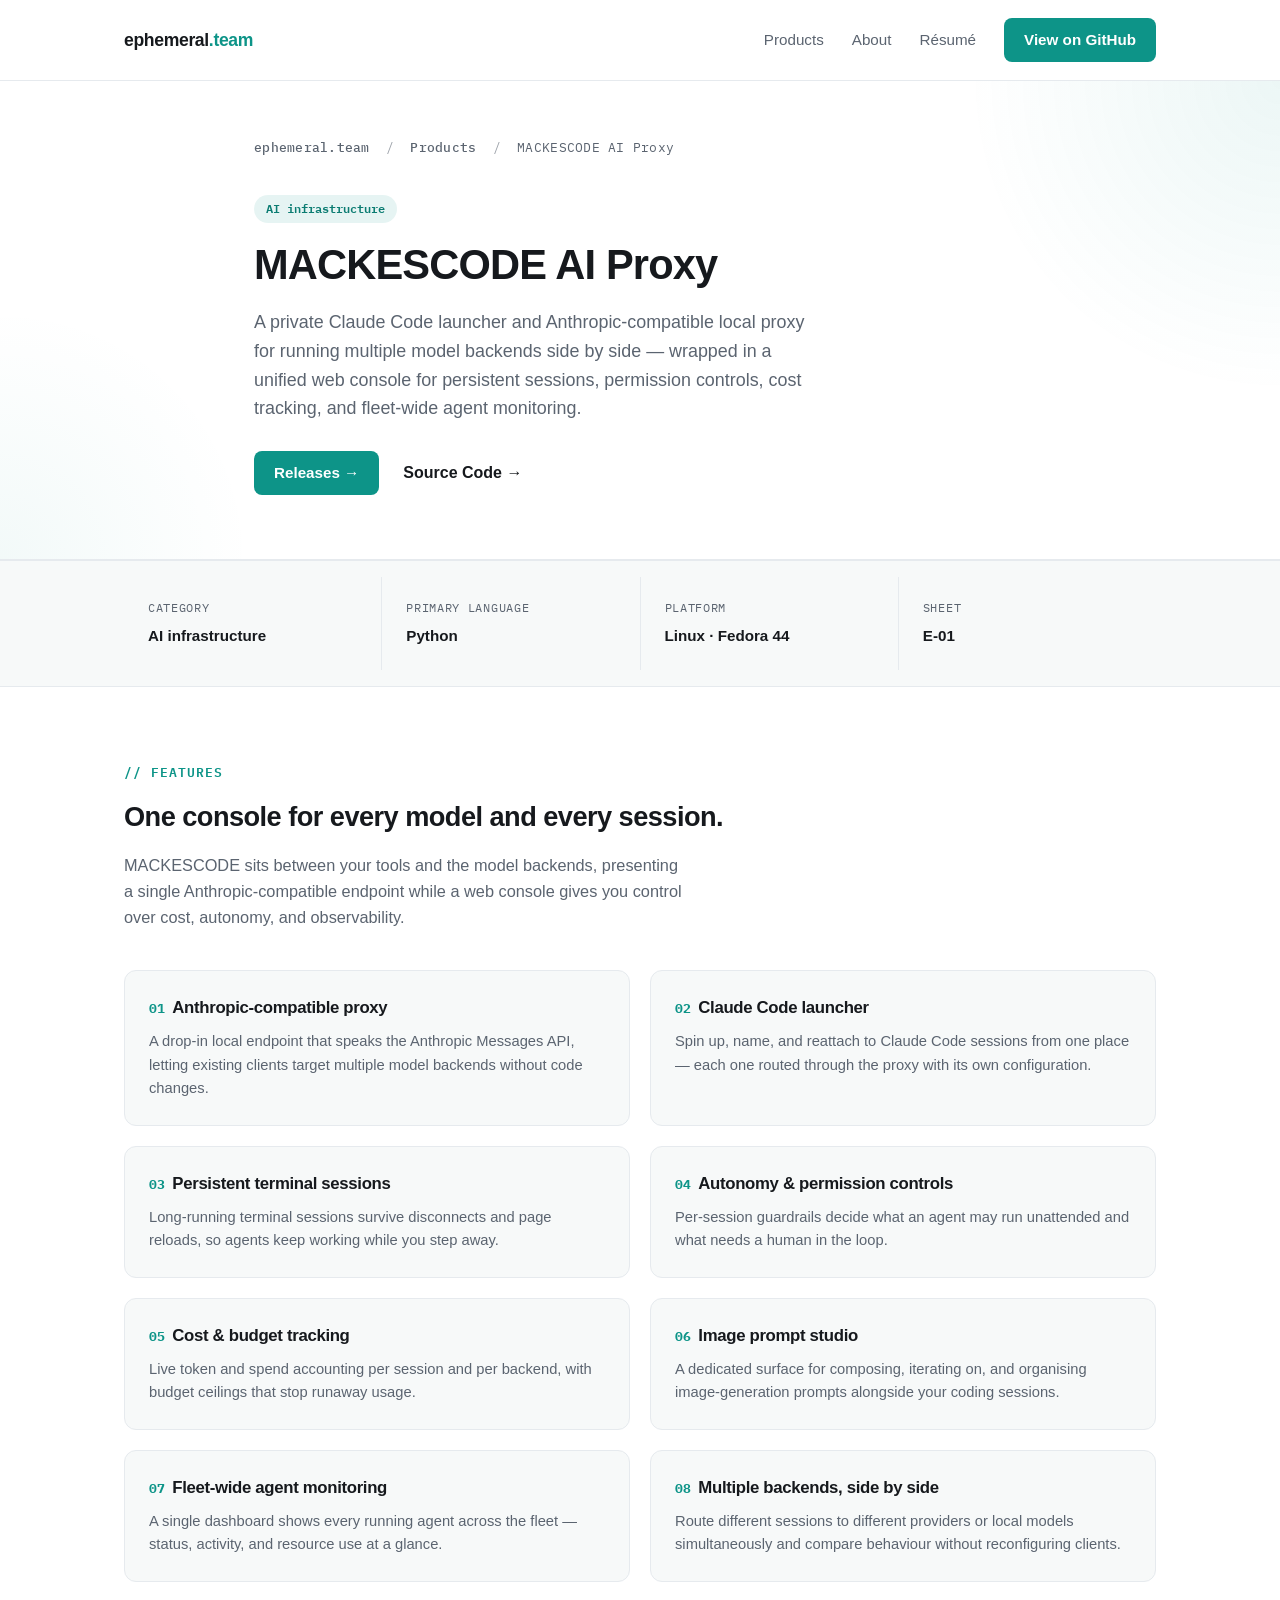
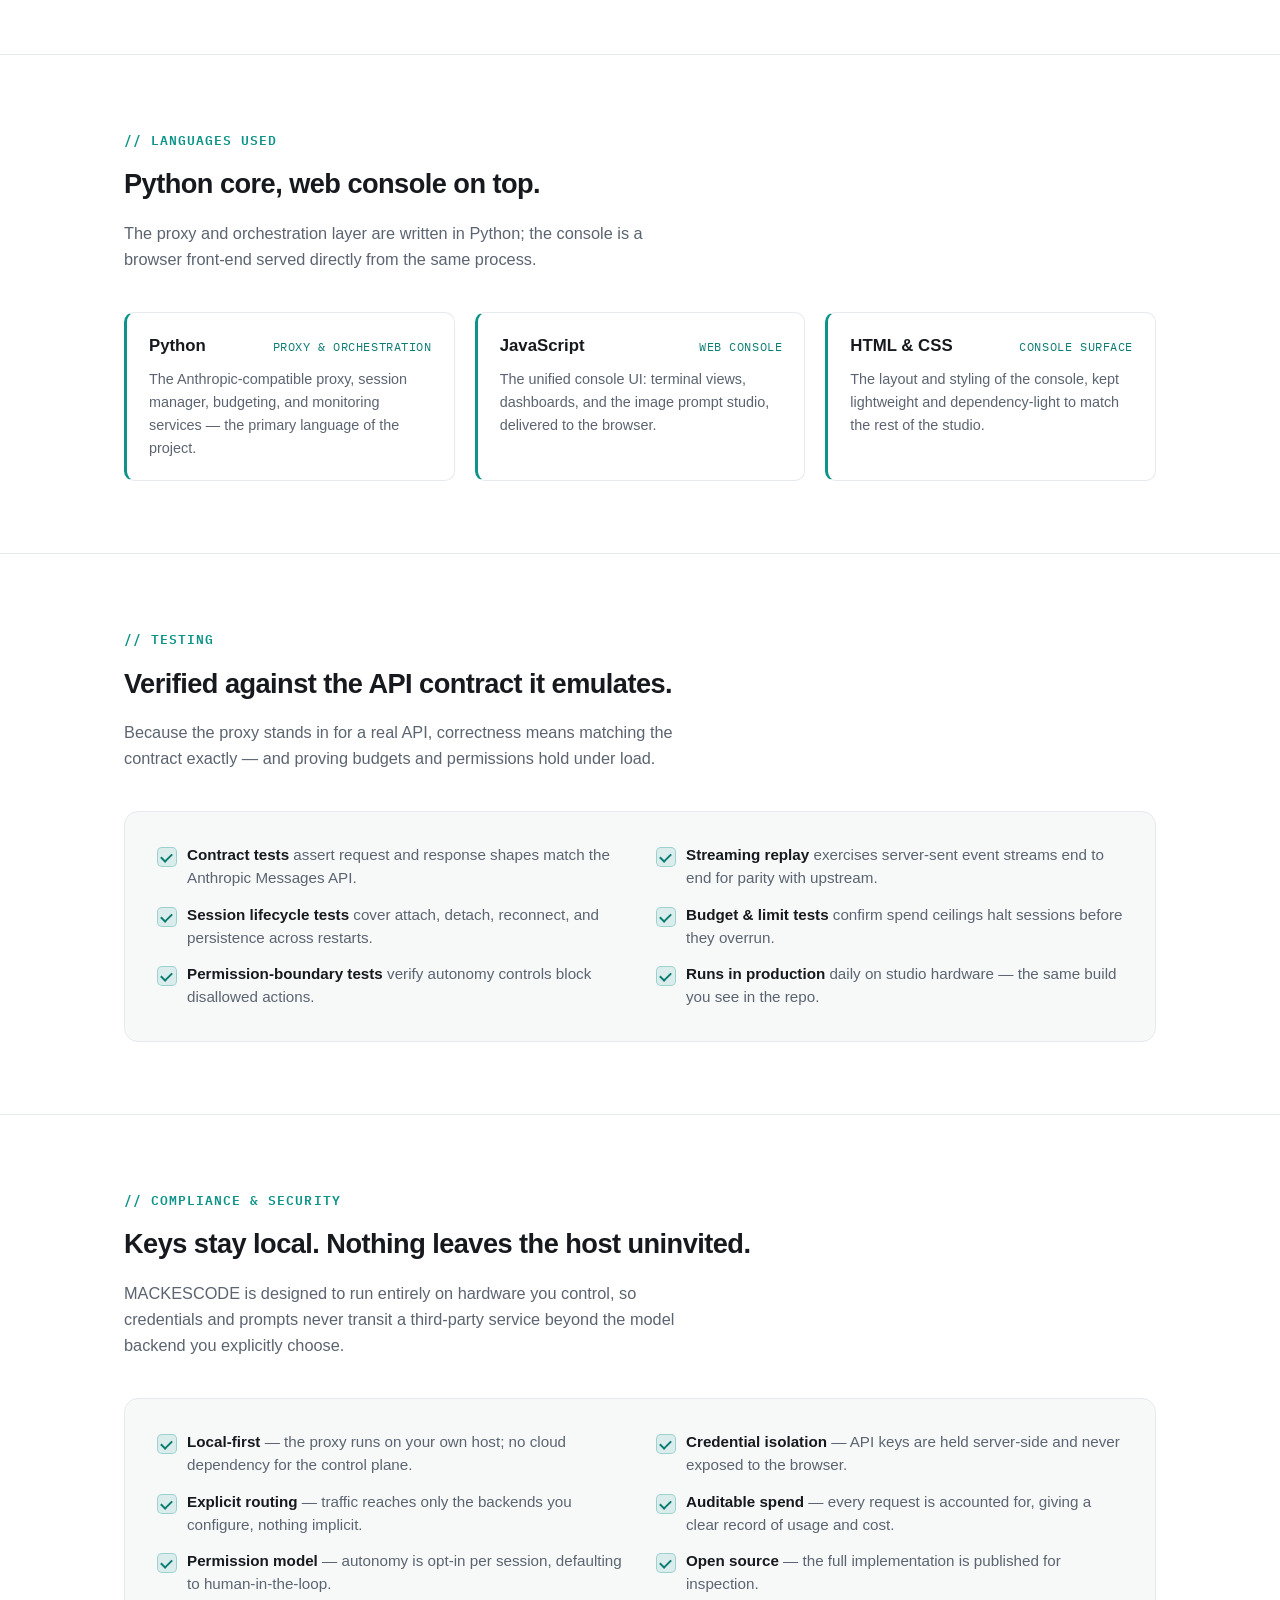
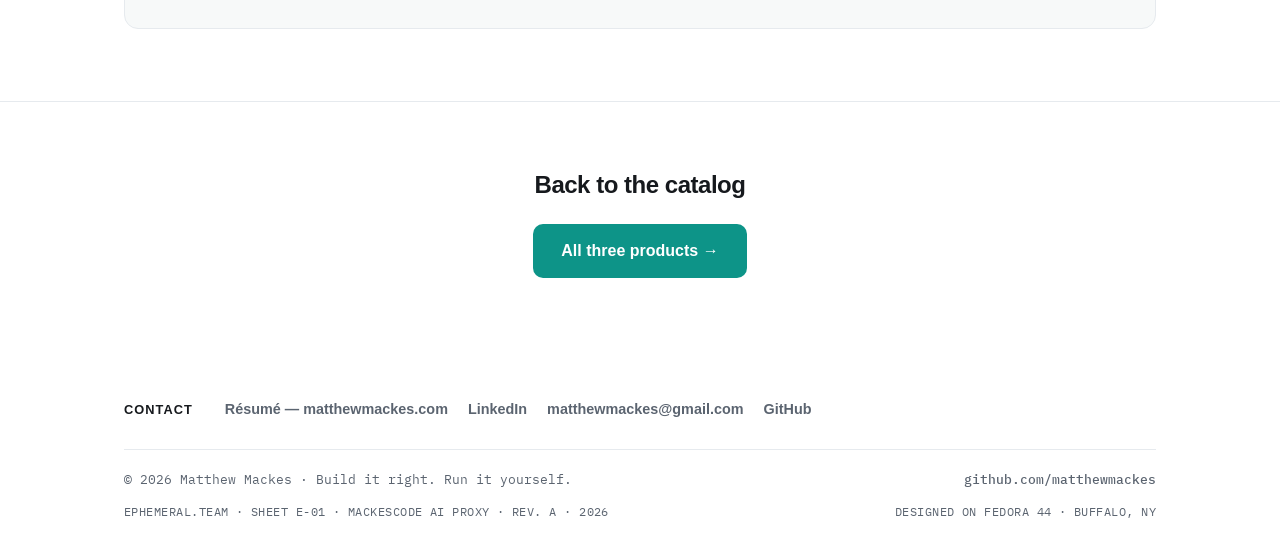
==== mackescode.html @ 2c00c39e "Add per-product detail subpages (features, languages, testing, compliance) New subpages for each cat" ====
<!DOCTYPE html>
<html lang="en">
<head>
<meta charset="UTF-8">
<meta name="viewport" content="width=device-width, initial-scale=1.0">
<title>MACKESCODE AI Proxy — ephemeral.team</title>
<meta name="description" content="MACKESCODE AI Proxy — a private Anthropic-compatible local proxy and Claude Code launcher with a unified web console. Features, languages, testing, and compliance.">
<meta name="theme-color" content="#ffffff">
<link rel="canonical" href="https://ephemeral.team/mackescode.html">
<link rel="icon" href="data:image/svg+xml,<svg xmlns='http://www.w3.org/2000/svg' viewBox='0 0 32 32'><rect width='32' height='32' rx='6' fill='%23ffffff' stroke='%23e6eaee' stroke-width='2'/><text x='16' y='23' font-family='monospace' font-size='17' font-weight='700' text-anchor='middle' fill='%230d9488'>//</text></svg>">
<meta property="og:type" content="article">
<meta property="og:site_name" content="ephemeral.team">
<meta property="og:title" content="MACKESCODE AI Proxy — ephemeral.team">
<meta property="og:description" content="A private Anthropic-compatible local proxy and Claude Code launcher with a unified web console.">
<meta property="og:url" content="https://ephemeral.team/mackescode.html">
<meta property="og:image" content="https://ephemeral.team/og-card.png">
<meta name="twitter:card" content="summary_large_image">
<meta name="twitter:image" content="https://ephemeral.team/og-card.png">
<link rel="preconnect" href="https://fonts.googleapis.com">
<link rel="preconnect" href="https://fonts.gstatic.com" crossorigin>
<link href="https://fonts.googleapis.com/css2?family=IBM+Plex+Mono:wght@400;500;600&display=swap" rel="stylesheet">
<link rel="stylesheet" href="style.css">
<script type="application/ld+json">
{
  "@context": "https://schema.org",
  "@type": "SoftwareSourceCode",
  "@id": "https://ephemeral.team/#mackescode",
  "name": "MACKESCODE AI Proxy",
  "description": "Private Anthropic-compatible proxy and Claude Code launcher with a unified web console.",
  "url": "https://ephemeral.team/mackescode.html",
  "codeRepository": "https://github.com/matthewmackes/MACKESCODE-AI-PROXY",
  "programmingLanguage": "Python",
  "operatingSystem": "Linux (Fedora 44)",
  "author": { "@id": "https://ephemeral.team/#org" }
}
</script>
</head>
<body>
<a class="skip-link" href="#main">Skip to content</a>
<header class="site-header">
  <div class="wrap">
    <a class="logo" href="index.html" style="text-decoration:none">ephemeral<span class="accent">.team</span></a>
    <nav>
      <a href="index.html#products">Products</a>
      <a href="index.html#about">About</a>
      <a href="https://matthewmackes.com/" rel="me">R&eacute;sum&eacute;</a>
      <a class="btn-cta" href="https://github.com/matthewmackes/MACKESCODE-AI-PROXY" target="_blank" rel="noopener">View on GitHub</a>
    </nav>
  </div>
</header>

<main id="main">
  <section class="subhero">
    <div class="wrap subhero-inner">
      <p class="breadcrumb">
        <a href="index.html">ephemeral.team</a>
        <span class="sep">/</span>
        <a href="index.html#products">Products</a>
        <span class="sep">/</span>
        MACKESCODE AI Proxy
      </p>
      <span class="tag">AI infrastructure</span>
      <h1>MACKESCODE AI Proxy</h1>
      <p class="lede">
        A private Claude Code launcher and Anthropic-compatible local proxy
        for running multiple model backends side by side &mdash; wrapped in a
        unified web console for persistent sessions, permission controls,
        cost tracking, and fleet-wide agent monitoring.
      </p>
      <div class="subhero-actions">
        <a class="btn-cta" href="https://github.com/matthewmackes/MACKESCODE-AI-PROXY/releases" target="_blank" rel="noopener">Releases &rarr;</a>
        <a class="btn-text" href="https://github.com/matthewmackes/MACKESCODE-AI-PROXY" target="_blank" rel="noopener">Source Code &rarr;</a>
      </div>
    </div>
  </section>

  <section class="spec-strip" aria-label="Project specifications">
    <div class="wrap">
      <dl class="spec-grid">
        <div class="spec-item"><dt>Category</dt><dd>AI infrastructure</dd></div>
        <div class="spec-item"><dt>Primary language</dt><dd>Python</dd></div>
        <div class="spec-item"><dt>Platform</dt><dd>Linux &middot; Fedora&nbsp;44</dd></div>
        <div class="spec-item"><dt>Sheet</dt><dd>E-01</dd></div>
      </dl>
    </div>
  </section>

  <section class="subsection">
    <div class="wrap">
      <span class="eyebrow">Features</span>
      <h2>One console for every model and every session.</h2>
      <p class="section-lede">
        MACKESCODE sits between your tools and the model backends, presenting
        a single Anthropic-compatible endpoint while a web console gives you
        control over cost, autonomy, and observability.
      </p>
      <div class="feature-grid">
        <div class="feature">
          <h3><span class="idx">01</span>Anthropic-compatible proxy</h3>
          <p>A drop-in local endpoint that speaks the Anthropic Messages API, letting existing clients target multiple model backends without code changes.</p>
        </div>
        <div class="feature">
          <h3><span class="idx">02</span>Claude Code launcher</h3>
          <p>Spin up, name, and reattach to Claude Code sessions from one place &mdash; each one routed through the proxy with its own configuration.</p>
        </div>
        <div class="feature">
          <h3><span class="idx">03</span>Persistent terminal sessions</h3>
          <p>Long-running terminal sessions survive disconnects and page reloads, so agents keep working while you step away.</p>
        </div>
        <div class="feature">
          <h3><span class="idx">04</span>Autonomy &amp; permission controls</h3>
          <p>Per-session guardrails decide what an agent may run unattended and what needs a human in the loop.</p>
        </div>
        <div class="feature">
          <h3><span class="idx">05</span>Cost &amp; budget tracking</h3>
          <p>Live token and spend accounting per session and per backend, with budget ceilings that stop runaway usage.</p>
        </div>
        <div class="feature">
          <h3><span class="idx">06</span>Image prompt studio</h3>
          <p>A dedicated surface for composing, iterating on, and organising image-generation prompts alongside your coding sessions.</p>
        </div>
        <div class="feature">
          <h3><span class="idx">07</span>Fleet-wide agent monitoring</h3>
          <p>A single dashboard shows every running agent across the fleet &mdash; status, activity, and resource use at a glance.</p>
        </div>
        <div class="feature">
          <h3><span class="idx">08</span>Multiple backends, side by side</h3>
          <p>Route different sessions to different providers or local models simultaneously and compare behaviour without reconfiguring clients.</p>
        </div>
      </div>
    </div>
  </section>

  <section class="subsection">
    <div class="wrap">
      <span class="eyebrow">Languages used</span>
      <h2>Python core, web console on top.</h2>
      <p class="section-lede">
        The proxy and orchestration layer are written in Python; the console
        is a browser front-end served directly from the same process.
      </p>
      <div class="lang-list">
        <div class="lang">
          <div class="lang-name"><strong>Python</strong><span class="lang-role">Proxy &amp; orchestration</span></div>
          <p>The Anthropic-compatible proxy, session manager, budgeting, and monitoring services &mdash; the primary language of the project.</p>
        </div>
        <div class="lang">
          <div class="lang-name"><strong>JavaScript</strong><span class="lang-role">Web console</span></div>
          <p>The unified console UI: terminal views, dashboards, and the image prompt studio, delivered to the browser.</p>
        </div>
        <div class="lang">
          <div class="lang-name"><strong>HTML &amp; CSS</strong><span class="lang-role">Console surface</span></div>
          <p>The layout and styling of the console, kept lightweight and dependency-light to match the rest of the studio.</p>
        </div>
      </div>
    </div>
  </section>

  <section class="subsection">
    <div class="wrap">
      <span class="eyebrow">Testing</span>
      <h2>Verified against the API contract it emulates.</h2>
      <p class="section-lede">
        Because the proxy stands in for a real API, correctness means matching
        the contract exactly &mdash; and proving budgets and permissions hold
        under load.
      </p>
      <div class="panel">
        <ul class="checklist">
          <li><strong>Contract tests</strong> assert request and response shapes match the Anthropic Messages API.</li>
          <li><strong>Streaming replay</strong> exercises server-sent event streams end to end for parity with upstream.</li>
          <li><strong>Session lifecycle tests</strong> cover attach, detach, reconnect, and persistence across restarts.</li>
          <li><strong>Budget &amp; limit tests</strong> confirm spend ceilings halt sessions before they overrun.</li>
          <li><strong>Permission-boundary tests</strong> verify autonomy controls block disallowed actions.</li>
          <li><strong>Runs in production</strong> daily on studio hardware &mdash; the same build you see in the repo.</li>
        </ul>
      </div>
    </div>
  </section>

  <section class="subsection">
    <div class="wrap">
      <span class="eyebrow">Compliance &amp; security</span>
      <h2>Keys stay local. Nothing leaves the host uninvited.</h2>
      <p class="section-lede">
        MACKESCODE is designed to run entirely on hardware you control, so
        credentials and prompts never transit a third-party service beyond the
        model backend you explicitly choose.
      </p>
      <div class="panel">
        <ul class="checklist">
          <li><strong>Local-first</strong> &mdash; the proxy runs on your own host; no cloud dependency for the control plane.</li>
          <li><strong>Credential isolation</strong> &mdash; API keys are held server-side and never exposed to the browser.</li>
          <li><strong>Explicit routing</strong> &mdash; traffic reaches only the backends you configure, nothing implicit.</li>
          <li><strong>Auditable spend</strong> &mdash; every request is accounted for, giving a clear record of usage and cost.</li>
          <li><strong>Permission model</strong> &mdash; autonomy is opt-in per session, defaulting to human-in-the-loop.</li>
          <li><strong>Open source</strong> &mdash; the full implementation is published for inspection.</li>
        </ul>
      </div>
    </div>
  </section>

  <section class="subpage-cta">
    <h2>Back to the catalog</h2>
    <a class="btn-cta btn-lg" href="index.html#products">All three products &rarr;</a>
  </section>
</main>

<footer class="site-footer">
  <div class="wrap">
    <div class="footer-contact">
      <span class="footer-heading">Contact</span>
      <div class="footer-links">
        <a href="https://matthewmackes.com" target="_blank" rel="me noopener">R&eacute;sum&eacute; &mdash; matthewmackes.com</a>
        <a href="https://www.linkedin.com/in/matthewmackes/" target="_blank" rel="noopener">LinkedIn</a>
        <a href="mailto:matthewmackes@gmail.com">matthewmackes@gmail.com</a>
        <a href="https://github.com/matthewmackes" target="_blank" rel="noopener">GitHub</a>
      </div>
    </div>
    <div class="footer-bottom">
      <span>&copy; 2026 Matthew Mackes &middot; Build it right. Run it yourself.</span>
      <a href="https://github.com/matthewmackes" target="_blank" rel="noopener">github.com/matthewmackes</a>
    </div>
    <div class="footer-register">
      <span>EPHEMERAL.TEAM &middot; SHEET E-01 &middot; MACKESCODE AI PROXY &middot; REV. A &middot; 2026</span>
      <span>DESIGNED ON FEDORA 44 &middot; BUFFALO, NY</span>
    </div>
  </div>
</footer>
</body>
</html>
---- style.css ----
:root {
  --bg: #ffffff;
  --bg-alt: #f7f9f9;
  --text: #16191d;
  --text-dim: #5b6470;
  --border: #e6eaee;
  --accent: #0d9488;
  --accent-dark: #0b7c72;
  --sans: -apple-system, BlinkMacSystemFont, "Segoe UI", Roboto, "Helvetica Neue", Arial, sans-serif;
  --mono: "IBM Plex Mono", ui-monospace, SFMono-Regular, Menlo, Consolas, monospace;
}

* {
  box-sizing: border-box;
}

html {
  scroll-behavior: smooth;
}

/* Offset in-page anchor jumps for the sticky header */
section[id] {
  scroll-margin-top: 72px;
}

body {
  margin: 0;
  background: var(--bg);
  color: var(--text);
  font-family: var(--sans);
  line-height: 1.6;
  -webkit-font-smoothing: antialiased;
}

.wrap {
  max-width: 1080px;
  margin: 0 auto;
  padding: 0 24px;
}

a {
  color: var(--accent);
  text-decoration: none;
}

a:hover {
  color: var(--accent-dark);
}

/* Keyboard focus — visible accent ring on every interactive element */

:focus-visible {
  outline: 2px solid var(--accent);
  outline-offset: 3px;
  border-radius: 4px;
}

/* Skip link — hidden until focused */

.skip-link {
  position: absolute;
  left: 16px;
  top: -64px;
  z-index: 20;
  background: var(--accent);
  color: #ffffff;
  font-weight: 600;
  font-size: 0.9rem;
  padding: 10px 18px;
  border-radius: 8px;
  transition: top 0.15s ease;
}

.skip-link:focus {
  top: 16px;
  color: #ffffff;
}

h1, h2, h3 {
  font-weight: 700;
  letter-spacing: -0.02em;
  margin: 0;
}

.eyebrow {
  display: inline-block;
  color: var(--accent);
  font-family: var(--mono);
  font-weight: 600;
  font-size: 0.8rem;
  text-transform: uppercase;
  letter-spacing: 0.08em;
  margin-bottom: 12px;
}

.eyebrow::before {
  content: "// ";
  content: "// " / "";
}

/* Header */

.site-header {
  position: sticky;
  top: 0;
  background: rgba(255, 255, 255, 0.92);
  backdrop-filter: blur(8px);
  border-bottom: 1px solid var(--border);
  z-index: 10;
}

.site-header .wrap {
  display: flex;
  align-items: center;
  justify-content: space-between;
  padding-top: 18px;
  padding-bottom: 18px;
}

.logo {
  font-size: 1.1rem;
  font-weight: 700;
  letter-spacing: -0.02em;
  color: var(--text);
}

.logo .accent {
  color: var(--accent);
}

nav {
  display: flex;
  align-items: center;
  gap: 28px;
}

nav a:not(.btn-cta) {
  color: var(--text-dim);
  font-weight: 500;
  font-size: 0.95rem;
}

nav a:not(.btn-cta):hover {
  color: var(--text);
}

/* Buttons */

.btn-cta {
  display: inline-block;
  background: var(--accent);
  color: #ffffff;
  font-weight: 600;
  font-size: 0.95rem;
  padding: 10px 20px;
  border-radius: 8px;
  transition: background 0.15s ease;
}

.btn-cta:hover {
  background: var(--accent-dark);
  color: #ffffff;
}

.btn-cta:active {
  transform: translateY(1px);
}

.btn-lg {
  padding: 14px 28px;
  font-size: 1rem;
  border-radius: 10px;
}

.btn-text {
  font-weight: 600;
  color: var(--text);
}

.btn-text:hover {
  color: var(--accent);
}

/* Hero */

.hero {
  background:
    radial-gradient(480px circle at 100% 0%, rgba(13, 148, 136, 0.08), transparent 60%),
    radial-gradient(480px circle at 0% 100%, rgba(13, 148, 136, 0.06), transparent 60%);
  border-bottom: 1px solid var(--border);
}

.hero-inner {
  padding: 120px 24px 96px;
  max-width: 760px;
}

.hero h1 {
  font-size: 3rem;
  line-height: 1.15;
  margin-bottom: 24px;
}

.lede {
  color: var(--text-dim);
  font-size: 1.15rem;
  max-width: 56ch;
  margin: 0 0 36px;
}

.hero-actions {
  display: flex;
  align-items: center;
  gap: 28px;
}

/* Products */

.products {
  padding: 96px 0;
}

.products h2 {
  font-size: 2rem;
  max-width: 40ch;
  margin: 0 0 56px;
}

.card-grid {
  display: grid;
  grid-template-columns: repeat(3, 1fr);
  gap: 24px;
}

.card {
  background: var(--bg-alt);
  border: 1px solid var(--border);
  border-radius: 14px;
  padding: 32px;
  box-shadow: 0 1px 2px rgba(16, 24, 32, 0.04);
  display: flex;
  flex-direction: column;
  scroll-margin-top: 88px;
  transition: transform 0.2s ease, box-shadow 0.2s ease, border-color 0.2s ease;
}

.card:hover {
  transform: translateY(-3px);
  border-color: rgba(13, 148, 136, 0.35);
  box-shadow: 0 10px 28px rgba(16, 24, 32, 0.08);
}

.card-featured {
  border-color: rgba(13, 148, 136, 0.25);
}

.card-emblem {
  width: 84px;
  height: 84px;
  display: flex;
  align-items: center;
  justify-content: center;
  background: rgba(13, 148, 136, 0.08);
  border: 1px solid rgba(13, 148, 136, 0.18);
  border-radius: 18px;
  margin-bottom: 22px;
}

.card-emblem svg {
  width: 54px;
  height: 54px;
  display: block;
}

.card .tag {
  display: inline-block;
  align-self: flex-start;
  background: rgba(13, 148, 136, 0.1);
  color: var(--accent-dark);
  font-family: var(--mono);
  font-size: 0.75rem;
  font-weight: 600;
  border-radius: 999px;
  padding: 4px 12px;
  margin-bottom: 16px;
}

.card h3 {
  font-size: 1.2rem;
  margin-bottom: 12px;
}

.card p {
  color: var(--text-dim);
  font-size: 0.95rem;
  margin: 0 0 20px;
  flex-grow: 1;
}

.card-links {
  display: flex;
  flex-wrap: wrap;
  gap: 6px 20px;
}

.card-link {
  font-weight: 600;
  font-size: 0.9rem;
}

.card-meta {
  color: var(--text-dim);
  font-family: var(--mono);
  font-size: 0.72rem;
  text-transform: uppercase;
  letter-spacing: 0.04em;
  margin-top: 16px;
  padding-top: 14px;
  border-top: 1px solid var(--border);
}

.studio-note {
  margin: 28px 0 0;
  color: var(--text-dim);
  font-size: 0.9rem;
}

/* About */

.about {
  background: var(--bg-alt);
  border-top: 1px solid var(--border);
  border-bottom: 1px solid var(--border);
}

.about-inner {
  padding: 88px 24px;
  max-width: 640px;
  text-align: center;
  margin: 0 auto;
}

.about h2 {
  font-size: 1.8rem;
  margin-bottom: 20px;
}

.about p {
  color: var(--text-dim);
  font-size: 1.05rem;
  margin: 0;
}

.about .about-founder {
  margin-top: 20px;
  font-size: 0.95rem;
}

/* Footer */

.site-footer .wrap {
  padding: 56px 24px 32px;
}

.footer-contact {
  display: flex;
  flex-wrap: wrap;
  align-items: baseline;
  gap: 20px 32px;
  padding-bottom: 28px;
  border-bottom: 1px solid var(--border);
  margin-bottom: 20px;
}

.footer-heading {
  font-family: var(--sans);
  font-weight: 700;
  font-size: 0.8rem;
  text-transform: uppercase;
  letter-spacing: 0.08em;
  color: var(--text);
}

.footer-links {
  display: flex;
  flex-wrap: wrap;
  gap: 20px;
}

.footer-links a {
  color: var(--text-dim);
  font-weight: 600;
  font-size: 0.9rem;
}

.footer-links a:hover {
  color: var(--accent);
}

.footer-bottom {
  display: flex;
  justify-content: space-between;
  color: var(--text-dim);
  font-family: var(--mono);
  font-size: 0.8rem;
}

.footer-bottom a {
  color: var(--text-dim);
  font-weight: 500;
}

.footer-bottom a:hover {
  color: var(--accent);
}

.footer-register {
  display: flex;
  justify-content: space-between;
  flex-wrap: wrap;
  gap: 4px 16px;
  margin-top: 12px;
  color: var(--text-dim);
  font-family: var(--mono);
  font-size: 0.72rem;
  letter-spacing: 0.04em;
}

@media (max-width: 600px) {
  .footer-contact {
    flex-direction: column;
    gap: 12px;
  }
  .footer-links {
    gap: 12px 20px;
  }
}

@media (max-width: 860px) {
  .card-grid {
    grid-template-columns: 1fr;
  }
}

@media (max-width: 600px) {
  nav {
    gap: 16px;
  }
  nav a:not(.btn-cta) {
    display: none;
  }
  .hero-inner {
    padding: 88px 24px 64px;
  }
  .hero h1 {
    font-size: 2.2rem;
  }
  .hero-actions {
    flex-direction: column;
    align-items: flex-start;
    gap: 16px;
  }
  .footer-bottom {
    flex-direction: column;
    gap: 8px;
  }
  .footer-register {
    flex-direction: column;
    gap: 4px;
  }
}

/* Card detail link — sits beside the existing card links */

.card-detail {
  font-family: var(--mono);
  font-weight: 600;
  font-size: 0.9rem;
  color: var(--accent-dark);
}

/* ======================================================================
   Product subpages (mackescode.html / map2.html / mde-construct.html)
   ====================================================================== */

/* Breadcrumb */

.breadcrumb {
  font-family: var(--mono);
  font-size: 0.8rem;
  color: var(--text-dim);
  letter-spacing: 0.02em;
}

.breadcrumb a {
  color: var(--text-dim);
  font-weight: 500;
}

.breadcrumb a:hover {
  color: var(--accent);
}

.breadcrumb .sep {
  margin: 0 8px;
  opacity: 0.6;
}

/* Subpage hero */

.subhero {
  background:
    radial-gradient(520px circle at 100% 0%, rgba(13, 148, 136, 0.08), transparent 60%),
    radial-gradient(420px circle at 0% 100%, rgba(13, 148, 136, 0.05), transparent 60%);
  border-bottom: 1px solid var(--border);
}

.subhero-inner {
  padding: 44px 24px 64px;
  max-width: 820px;
}

.subhero .tag {
  display: inline-block;
  background: rgba(13, 148, 136, 0.1);
  color: var(--accent-dark);
  font-family: var(--mono);
  font-size: 0.75rem;
  font-weight: 600;
  border-radius: 999px;
  padding: 4px 12px;
  margin: 24px 0 18px;
}

.subhero h1 {
  font-size: 2.6rem;
  line-height: 1.15;
  margin-bottom: 20px;
}

.subhero .lede {
  font-size: 1.12rem;
  margin-bottom: 28px;
}

.subhero-actions {
  display: flex;
  flex-wrap: wrap;
  align-items: center;
  gap: 16px 24px;
}

/* Spec strip — key/value metadata under the hero */

.spec-strip {
  border-top: 1px solid var(--border);
  border-bottom: 1px solid var(--border);
  background: var(--bg-alt);
}

.spec-grid {
  display: grid;
  grid-template-columns: repeat(4, 1fr);
  gap: 1px;
  background: var(--border);
}

.spec-item {
  background: var(--bg-alt);
  padding: 22px 24px;
}

.spec-item dt {
  font-family: var(--mono);
  font-size: 0.72rem;
  text-transform: uppercase;
  letter-spacing: 0.06em;
  color: var(--text-dim);
  margin-bottom: 6px;
}

.spec-item dd {
  margin: 0;
  font-weight: 600;
  font-size: 0.95rem;
  color: var(--text);
}

/* Section scaffolding on subpages */

.subsection {
  padding: 72px 0;
  border-bottom: 1px solid var(--border);
}

.subsection:last-of-type {
  border-bottom: none;
}

.subsection h2 {
  font-size: 1.7rem;
  margin-bottom: 14px;
}

.subsection > .wrap > .section-lede {
  color: var(--text-dim);
  font-size: 1.02rem;
  max-width: 62ch;
  margin: 0 0 40px;
}

/* Feature grid */

.feature-grid {
  display: grid;
  grid-template-columns: repeat(2, 1fr);
  gap: 20px;
}

.feature {
  background: var(--bg-alt);
  border: 1px solid var(--border);
  border-radius: 12px;
  padding: 24px;
  transition: transform 0.2s ease, box-shadow 0.2s ease, border-color 0.2s ease;
}

.feature:hover {
  transform: translateY(-2px);
  border-color: rgba(13, 148, 136, 0.35);
  box-shadow: 0 8px 22px rgba(16, 24, 32, 0.07);
}

.feature h3 {
  font-size: 1.05rem;
  margin-bottom: 8px;
}

.feature h3 .idx {
  font-family: var(--mono);
  font-size: 0.8rem;
  color: var(--accent);
  margin-right: 8px;
}

.feature p {
  color: var(--text-dim);
  font-size: 0.92rem;
  margin: 0;
}

/* Languages */

.lang-list {
  display: grid;
  grid-template-columns: repeat(auto-fit, minmax(240px, 1fr));
  gap: 20px;
}

.lang {
  border: 1px solid var(--border);
  border-left: 3px solid var(--accent);
  border-radius: 10px;
  padding: 20px 22px;
  background: var(--bg);
}

.lang .lang-name {
  display: flex;
  align-items: baseline;
  justify-content: space-between;
  gap: 12px;
  margin-bottom: 8px;
}

.lang .lang-name strong {
  font-size: 1.05rem;
}

.lang .lang-role {
  font-family: var(--mono);
  font-size: 0.72rem;
  text-transform: uppercase;
  letter-spacing: 0.05em;
  color: var(--accent-dark);
}

.lang p {
  color: var(--text-dim);
  font-size: 0.9rem;
  margin: 0;
}

/* Checklist — used by Testing & Compliance */

.checklist {
  list-style: none;
  padding: 0;
  margin: 0;
  display: grid;
  grid-template-columns: repeat(2, 1fr);
  gap: 14px 32px;
}

.checklist li {
  position: relative;
  padding-left: 30px;
  color: var(--text-dim);
  font-size: 0.95rem;
  line-height: 1.5;
}

.checklist li::before {
  content: "";
  position: absolute;
  left: 0;
  top: 3px;
  width: 18px;
  height: 18px;
  border-radius: 5px;
  background: rgba(13, 148, 136, 0.12);
  border: 1px solid rgba(13, 148, 136, 0.3);
}

.checklist li::after {
  content: "";
  position: absolute;
  left: 6px;
  top: 7px;
  width: 5px;
  height: 9px;
  border: solid var(--accent-dark);
  border-width: 0 2px 2px 0;
  transform: rotate(45deg);
}

.checklist li strong {
  color: var(--text);
  font-weight: 600;
}

/* Compliance-flavoured checklist uses the same marks on an alt panel */

.panel {
  background: var(--bg-alt);
  border: 1px solid var(--border);
  border-radius: 14px;
  padding: 32px;
}

/* Back-to-catalog CTA above the footer */

.subpage-cta {
  text-align: center;
  padding: 64px 24px;
}

.subpage-cta h2 {
  font-size: 1.5rem;
  margin-bottom: 20px;
}

@media (max-width: 860px) {
  .spec-grid {
    grid-template-columns: repeat(2, 1fr);
  }
  .feature-grid {
    grid-template-columns: 1fr;
  }
  .checklist {
    grid-template-columns: 1fr;
  }
}

@media (max-width: 600px) {
  .subhero h1 {
    font-size: 2rem;
  }
  .spec-grid {
    grid-template-columns: 1fr;
  }
}

/* Respect reduced-motion: no scroll animation, transitions, or hover lift */

@media (prefers-reduced-motion: reduce) {
  html {
    scroll-behavior: auto;
  }
  *,
  *::before,
  *::after {
    transition-duration: 0.01ms !important;
    animation-duration: 0.01ms !important;
    animation-iteration-count: 1 !important;
  }
  .card:hover,
  .feature:hover,
  .btn-cta:active {
    transform: none;
  }
}
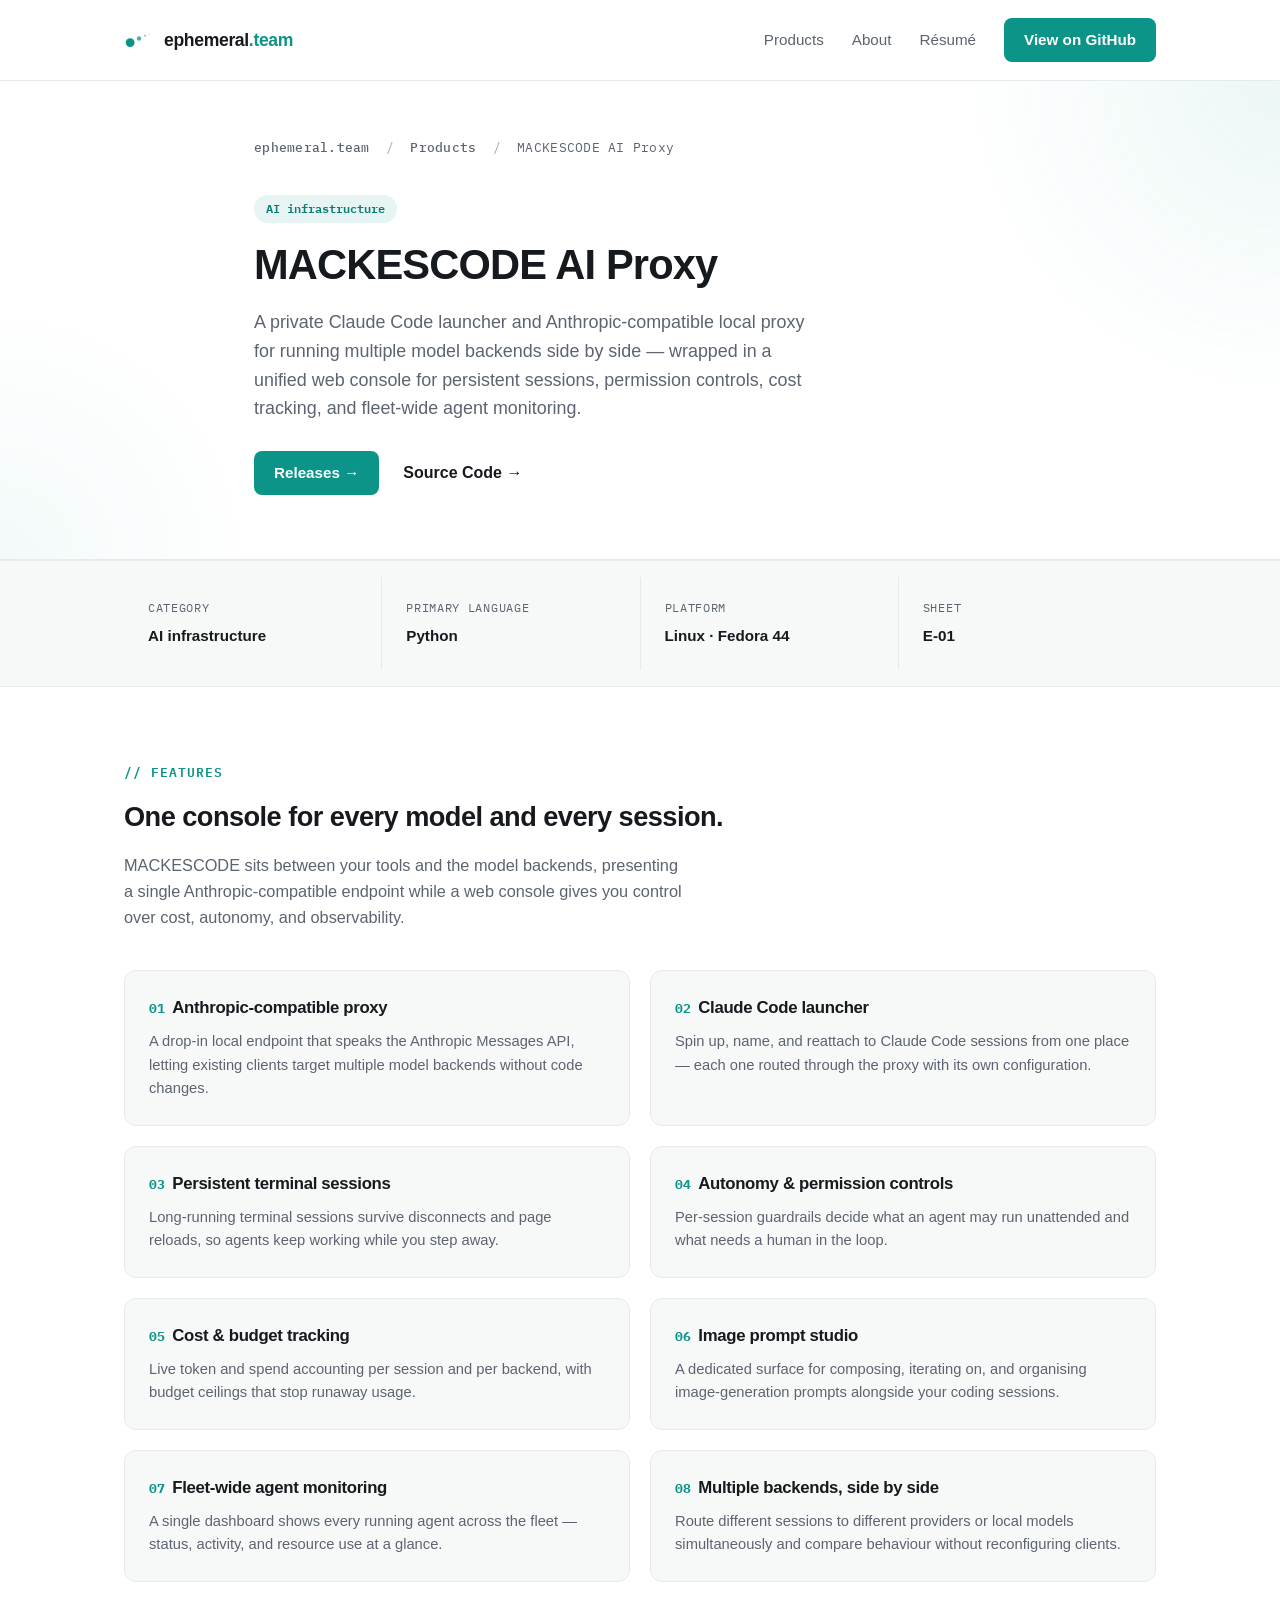
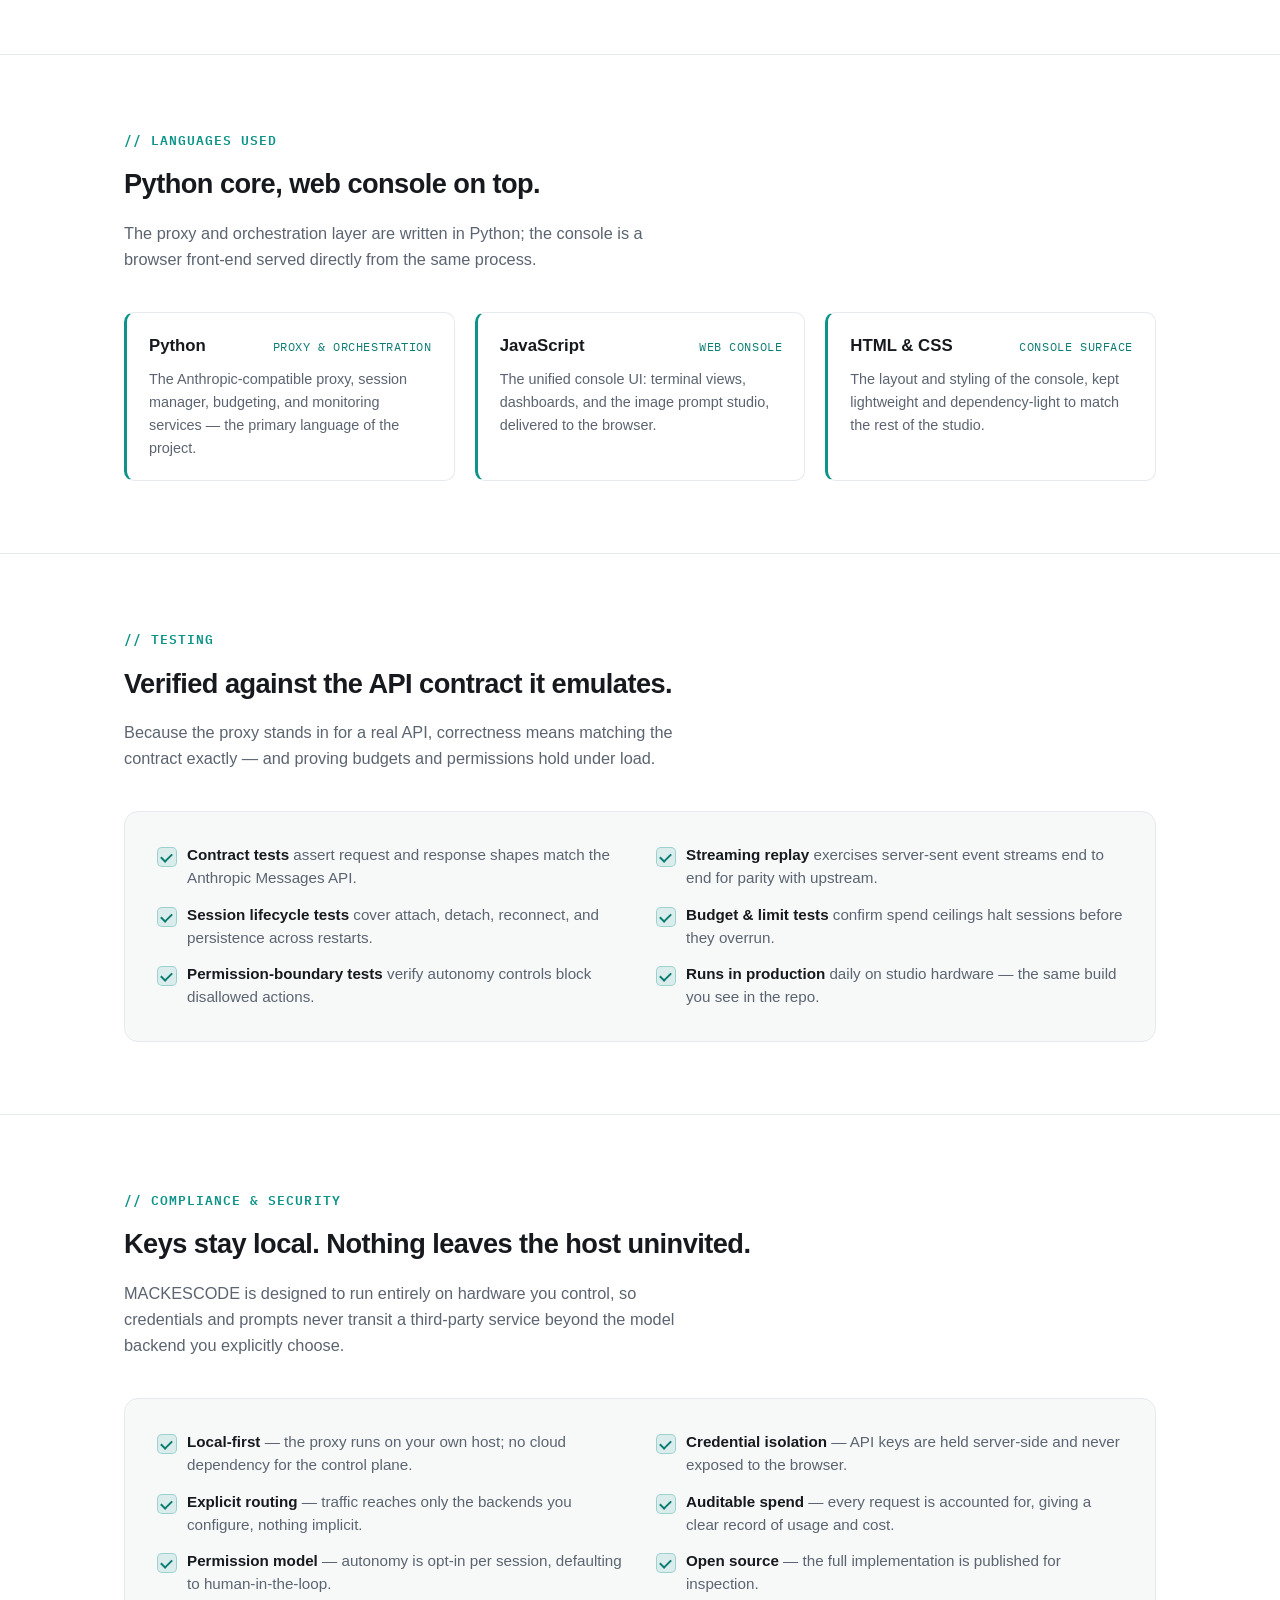
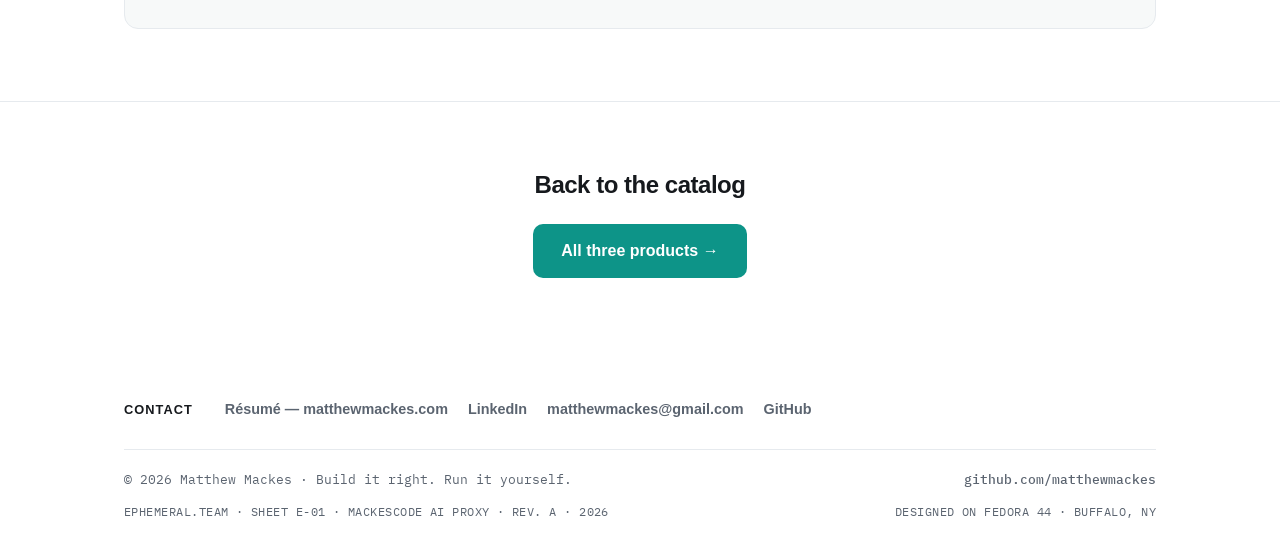
==== commit 2d838339: "Redesign banner around the "dissolve" brand mark Rebuild the header wordmark and hero on the brand s" ====
--- a/mackescode.html
+++ b/mackescode.html
@@ -39,7 +39,7 @@
 <a class="skip-link" href="#main">Skip to content</a>
 <header class="site-header">
   <div class="wrap">
-    <a class="logo" href="index.html" style="text-decoration:none">ephemeral<span class="accent">.team</span></a>
+    <a class="logo" href="index.html" style="text-decoration:none"><svg class="logo-mark" viewBox="0 0 44 26" fill="none" aria-hidden="true"><circle cx="9" cy="17" r="6.5" fill="currentColor"/><circle cx="22" cy="11" r="3.25" fill="currentColor" opacity="0.72"/><circle cx="31" cy="7" r="1.6" fill="currentColor" opacity="0.5"/><circle cx="37" cy="4.6" r="1" fill="currentColor" opacity="0.32"/></svg><span class="logo-word">ephemeral<span class="accent">.team</span></span></a>
     <nav>
       <a href="index.html#products">Products</a>
       <a href="index.html#about">About</a>
--- a/style.css
+++ b/style.css
@@ -6,6 +6,13 @@
   --border: #e6eaee;
   --accent: #0d9488;
   --accent-dark: #0b7c72;
+  /* Brand palette — brand sheet v1.0 */
+  --ink: #16191d;
+  --teal: #0d9488;
+  --teal-bright: #2dd4bf;
+  --slate: #5b6a6e;
+  --mist: #eef3f2;
+  --white: #ffffff;
   --sans: -apple-system, BlinkMacSystemFont, "Segoe UI", Roboto, "Helvetica Neue", Arial, sans-serif;
   --mono: "IBM Plex Mono", ui-monospace, SFMono-Regular, Menlo, Consolas, monospace;
 }
@@ -118,6 +125,9 @@
 }
 
 .logo {
+  display: inline-flex;
+  align-items: center;
+  gap: 10px;
   font-size: 1.1rem;
   font-weight: 700;
   letter-spacing: -0.02em;
@@ -128,6 +138,15 @@
   color: var(--accent);
 }
 
+/* The dissolve — inline mark: the dot of .team, evaporating up a diagonal */
+.logo-mark {
+  width: 30px;
+  height: auto;
+  flex-shrink: 0;
+  color: var(--accent);
+  overflow: visible;
+}
+
 nav {
   display: flex;
   align-items: center;
@@ -181,18 +200,27 @@
   color: var(--accent);
 }
 
-/* Hero */
+/* Hero — the banner */
 
 .hero {
+  position: relative;
+  overflow: hidden;
   background:
     radial-gradient(480px circle at 100% 0%, rgba(13, 148, 136, 0.08), transparent 60%),
     radial-gradient(480px circle at 0% 100%, rgba(13, 148, 136, 0.06), transparent 60%);
   border-bottom: 1px solid var(--border);
 }
 
-.hero-inner {
-  padding: 120px 24px 96px;
-  max-width: 760px;
+.hero-grid {
+  display: grid;
+  grid-template-columns: 1.15fr 0.85fr;
+  align-items: center;
+  gap: 56px;
+  padding: 104px 24px 96px;
+}
+
+.hero-copy {
+  max-width: 620px;
 }
 
 .hero h1 {
@@ -212,6 +240,58 @@
   display: flex;
   align-items: center;
   gap: 28px;
+}
+
+/* Hero mark — the dissolve on ink (teal-bright on ink, per brand rules) */
+
+.hero-mark {
+  position: relative;
+  background: var(--ink);
+  border: 1px solid rgba(45, 212, 191, 0.18);
+  border-radius: 20px;
+  padding: 40px 36px 32px;
+  box-shadow: 0 24px 60px rgba(16, 25, 29, 0.22);
+}
+
+.dissolve {
+  display: block;
+  width: 100%;
+  height: auto;
+  overflow: visible;
+}
+
+/* The mark itself — always rendered, never restyled */
+.dissolve .d-core { fill: var(--teal-bright); }
+.dissolve .d-hole { fill: var(--ink); }
+.dissolve .d-particle { fill: var(--teal-bright); }
+
+/* Evaporating ghosts — motion only; each drifts up the diagonal and fades */
+.dissolve .ghost {
+  fill: var(--teal-bright);
+  transform-box: fill-box;
+  transform-origin: center;
+  opacity: 0;
+  animation: evaporate 3.4s cubic-bezier(0.4, 0, 0.5, 1) infinite;
+}
+.dissolve .ghost.g2 { animation-delay: 1.13s; }
+.dissolve .ghost.g3 { animation-delay: 2.26s; }
+
+@keyframes evaporate {
+  0%   { transform: translate(0, 0) scale(1);   opacity: 0; }
+  12%  { opacity: 0.85; }
+  100% { transform: translate(78px, -70px) scale(0.12); opacity: 0; }
+}
+
+.mark-tagline {
+  margin: 24px 0 0;
+  color: var(--mist);
+  font-size: 0.98rem;
+  line-height: 1.5;
+  letter-spacing: -0.01em;
+}
+
+.mark-tagline span {
+  color: var(--teal-bright);
 }
 
 /* Products */
@@ -440,6 +520,14 @@
   .card-grid {
     grid-template-columns: 1fr;
   }
+  .hero-grid {
+    grid-template-columns: 1fr;
+    gap: 40px;
+    padding: 80px 24px 72px;
+  }
+  .hero-mark {
+    max-width: 420px;
+  }
 }
 
 @media (max-width: 600px) {
@@ -449,8 +537,9 @@
   nav a:not(.btn-cta) {
     display: none;
   }
-  .hero-inner {
-    padding: 88px 24px 64px;
+  .hero-grid {
+    padding: 64px 24px 56px;
+    gap: 32px;
   }
   .hero h1 {
     font-size: 2.2rem;
@@ -459,6 +548,9 @@
     flex-direction: column;
     align-items: flex-start;
     gap: 16px;
+  }
+  .hero-mark {
+    padding: 32px 28px 26px;
   }
   .footer-bottom {
     flex-direction: column;
@@ -799,4 +891,8 @@
   .btn-cta:active {
     transform: none;
   }
-}
+  /* Freeze the dissolve to its static three-particle mark */
+  .dissolve .ghost {
+    display: none;
+  }
+}
